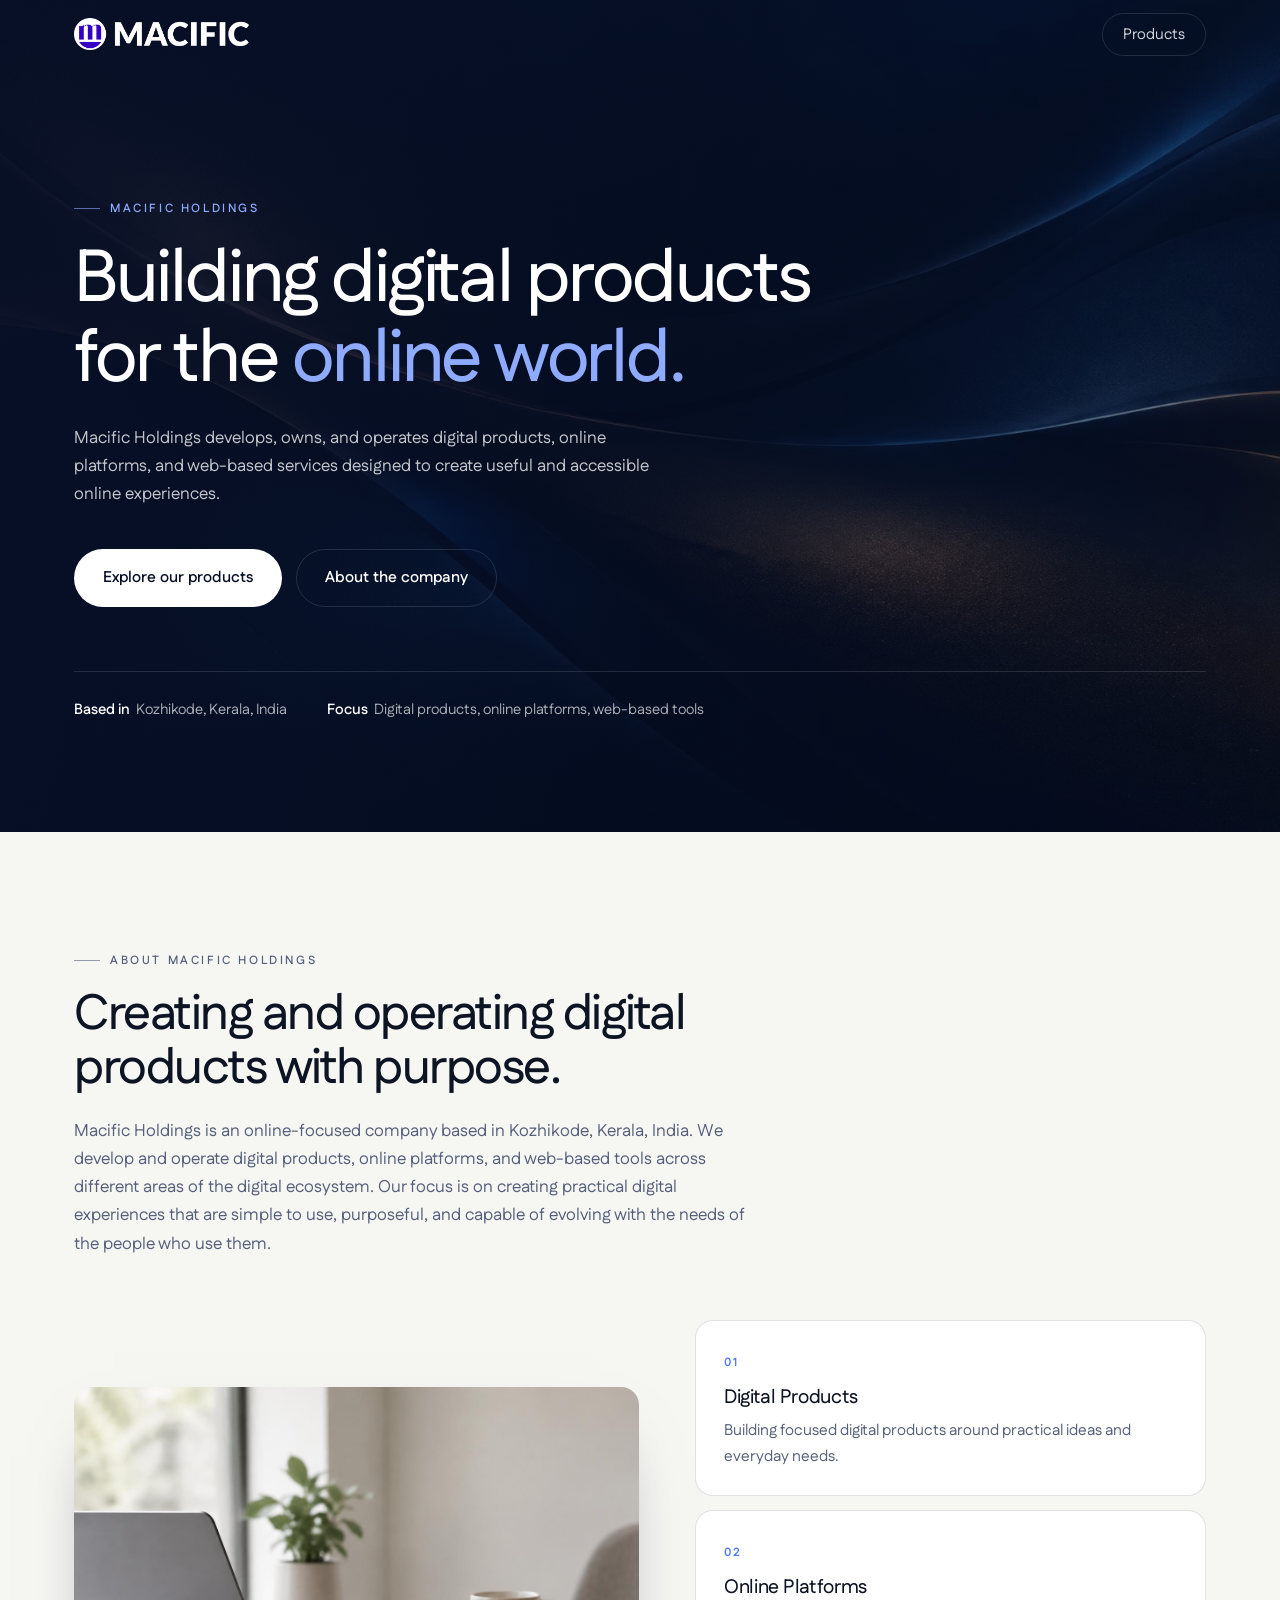
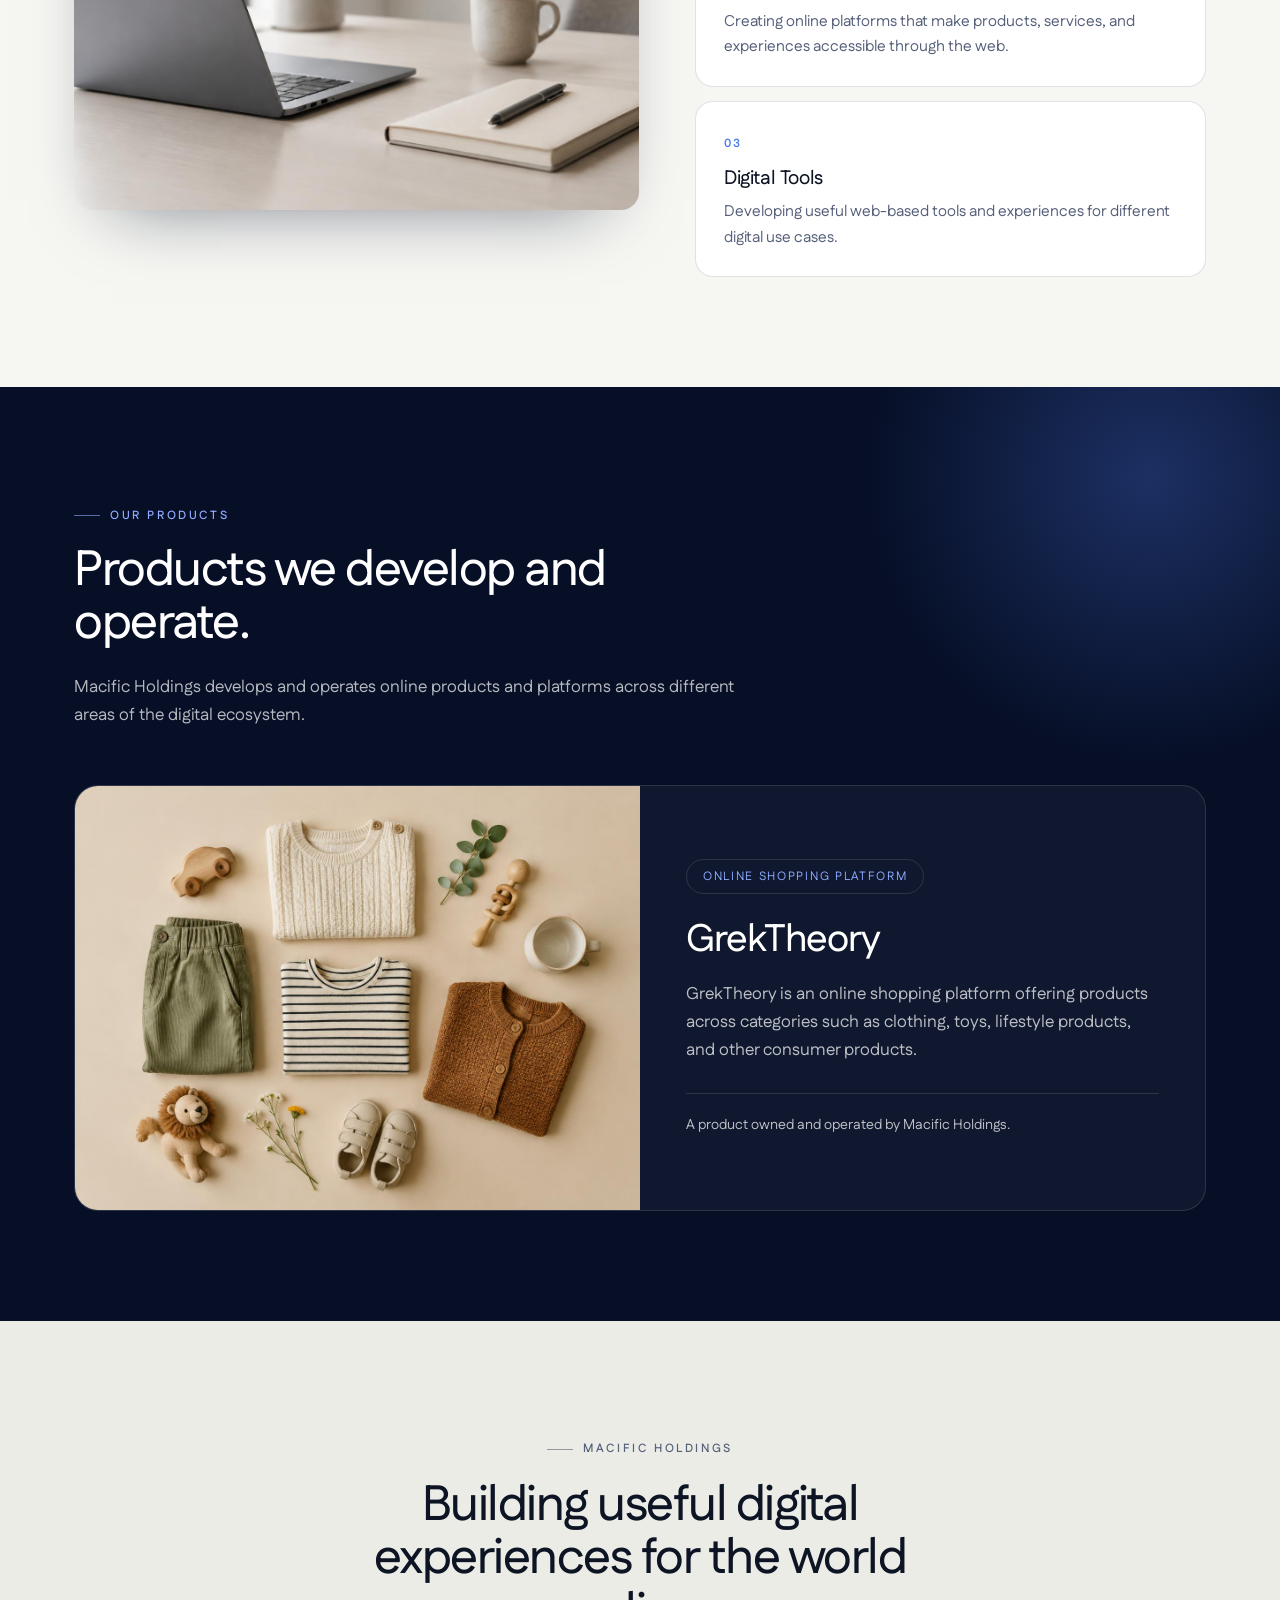
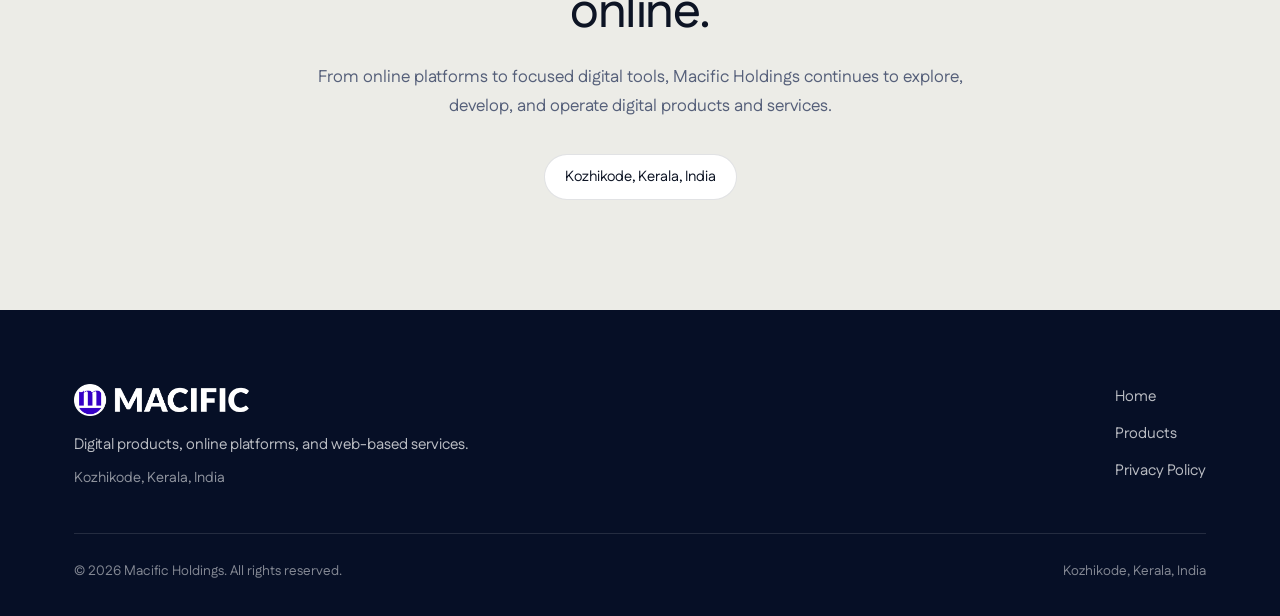
==== index.html @ 17d2bccf "initial commit" ====
<!doctype html>
<html lang="en">
  <head>
    <meta charset="utf-8" />
    <meta name="viewport" content="width=device-width, initial-scale=1" />
    <title>Macific Holdings | Digital Products &amp; Online Services in Kozhikode, Kerala</title>
    <meta
      name="description"
      content="Macific Holdings is a digital products and online services company based in Kozhikode, Kerala, developing and operating online platforms, digital tools, and products such as GrekTheory."
    />
    <meta name="robots" content="index, follow" />
    <meta name="googlebot" content="index, follow" />
    <link rel="canonical" href="https://macific.com/" />

    <!-- Open Graph -->
    <meta property="og:site_name" content="Macific Holdings" />
    <meta property="og:title" content="Macific Holdings | Digital Products & Online Services in Kozhikode, Kerala" />
    <meta
      property="og:description"
      content="Macific Holdings develops, owns, and operates digital products, online platforms, and web-based tools, including GrekTheory, from Kozhikode, Kerala, India."
    />
    <meta property="og:type" content="website" />
    <meta property="og:url" content="https://macific.com/" />
    <meta property="og:locale" content="en_IN" />
    <meta property="og:image" content="https://macific.com/images/about.jpg" />
    <meta property="og:image:alt" content="Macific Holdings — digital products and online services" />

    <!-- Twitter -->
    <meta name="twitter:card" content="summary_large_image" />
    <meta name="twitter:title" content="Macific Holdings | Digital Products & Online Services in Kozhikode, Kerala" />
    <meta
      name="twitter:description"
      content="Macific Holdings develops, owns, and operates digital products, online platforms, and web-based tools, including GrekTheory."
    />
    <meta name="twitter:image" content="https://macific.com/images/about.jpg" />

    <link rel="icon" type="image/png" href="/favicon-96x96.png" sizes="96x96" />
    <link rel="icon" type="image/svg+xml" href="/favicon.svg" />
    <link rel="shortcut icon" href="/favicon.ico" />
    <link rel="apple-touch-icon" sizes="180x180" href="/apple-touch-icon.png" />
    <meta name="apple-mobile-web-app-title" content="Macific Holdings" />
    <link rel="manifest" href="/site.webmanifest" />
    <link rel="preconnect" href="https://fonts.googleapis.com" />
    <link rel="preconnect" href="https://fonts.gstatic.com" crossorigin />
    <link
      href="https://fonts.googleapis.com/css2?family=Fustat:wght@300;400;500;600;700&display=swap"
      rel="stylesheet"
    />
    <link rel="stylesheet" href="/styles.css" />

    <script type="application/ld+json">
      {
        "@context": "https://schema.org",
        "@type": "Organization",
        "@id": "https://macific.com/#organization",
        "name": "Macific Holdings",
        "url": "https://macific.com/",
        "logo": "https://macific.com/images/macific-logo.png",
        "description": "Macific Holdings is an online service and digital products company that develops, owns, and operates online platforms, digital products, and web-based tools.",
        "address": {
          "@type": "PostalAddress",
          "addressLocality": "Kozhikode",
          "addressRegion": "Kerala",
          "addressCountry": "IN"
        },
        "brand": {
          "@type": "Brand",
          "name": "GrekTheory",
          "description": "GrekTheory is an online shopping platform offering clothing, toys, lifestyle products, and other consumer products.",
          "parentOrganization": {
            "@id": "https://macific.com/#organization"
          }
        }
      }
    </script>
    <script type="application/ld+json">
      {
        "@context": "https://schema.org",
        "@type": "WebSite",
        "name": "Macific Holdings",
        "url": "https://macific.com/",
        "publisher": {
          "@id": "https://macific.com/#organization"
        }
      }
    </script>
  </head>
  <body>
    <header class="site-header" data-header>
      <div class="wrap">
        <a class="brand brand--logo" href="/index.html">
          <img
            src="/images/macific-logo-white.png"
            alt="Macific Holdings"
            width="218"
            height="40"
          />
        </a>
        <nav aria-label="Primary">
          <a class="nav-link" href="#products">Products</a>
        </nav>
      </div>
    </header>

    <main>
      <!-- Section 1 — Hero -->
      <section class="hero">
        <div class="hero__bg" aria-hidden="true"></div>
        <div class="hero__veil" aria-hidden="true"></div>
        <div class="wrap">
          <span class="eyebrow eyebrow--light">Macific Holdings</span>
          <h1>Building digital products for the <em>online world.</em></h1>
          <p class="hero__lede">
            Macific Holdings develops, owns, and operates digital products, online platforms, and
            web-based services designed to create useful and accessible online experiences.
          </p>
          <div class="hero__actions">
            <a class="btn btn--primary" href="#products">Explore our products</a>
            <a class="btn btn--ghost" href="#about">About the company</a>
          </div>
          <div class="hero__meta">
            <span><strong>Based in</strong> &nbsp;Kozhikode, Kerala, India</span>
            <span><strong>Focus</strong> &nbsp;Digital products, online platforms, web-based tools</span>
          </div>
        </div>
      </section>

      <!-- Section 2 — About -->
      <section class="section" id="about">
        <div class="wrap">
          <div class="section__head reveal">
            <span class="eyebrow">About Macific Holdings</span>
            <h2>Creating and operating digital products with purpose.</h2>
            <p>
              Macific Holdings is an online-focused company based in Kozhikode, Kerala, India. We
              develop and operate digital products, online platforms, and web-based tools across
              different areas of the digital ecosystem. Our focus is on creating practical digital
              experiences that are simple to use, purposeful, and capable of evolving with the needs
              of the people who use them.
            </p>
          </div>

          <div class="about__grid">
            <div class="about__media reveal">
              <img
                src="/images/about.jpg"
                alt="A calm, minimal workspace with a laptop and notebook"
                width="1280"
                height="960"
                loading="lazy"
              />
            </div>
            <div class="pillars">
              <article class="pillar reveal">
                <span class="pillar__idx">01</span>
                <h3>Digital Products</h3>
                <p>Building focused digital products around practical ideas and everyday needs.</p>
              </article>
              <article class="pillar reveal">
                <span class="pillar__idx">02</span>
                <h3>Online Platforms</h3>
                <p>
                  Creating online platforms that make products, services, and experiences accessible
                  through the web.
                </p>
              </article>
              <article class="pillar reveal">
                <span class="pillar__idx">03</span>
                <h3>Digital Tools</h3>
                <p>Developing useful web-based tools and experiences for different digital use cases.</p>
              </article>
            </div>
          </div>
        </div>
      </section>

      <!-- Section 3 — Products -->
      <section class="section products" id="products">
        <div class="wrap">
          <div class="section__head reveal">
            <span class="eyebrow eyebrow--light">Our Products</span>
            <h2>Products we develop and operate.</h2>
            <p>
              Macific Holdings develops and operates online products and platforms across different
              areas of the digital ecosystem.
            </p>
          </div>

          <article class="product-card reveal">
            <div class="product-card__media">
              <img
                src="/images/grektheory.jpg"
                alt="Clothing, a toy and lifestyle products arranged on a neutral background"
                width="1280"
                height="960"
                loading="lazy"
              />
            </div>
            <div class="product-card__body">
              <span class="tag">Online Shopping Platform</span>
              <h3>GrekTheory</h3>
              <p>
                GrekTheory is an online shopping platform offering products across categories such as
                clothing, toys, lifestyle products, and other consumer products.
              </p>
              <p class="product-card__owner">A product owned and operated by Macific Holdings.</p>
            </div>
          </article>
        </div>
      </section>

      <!-- Section 4 — Closing -->
      <section class="section section--alt closing">
        <div class="wrap">
          <div class="inner reveal">
            <span class="eyebrow">Macific Holdings</span>
            <h2>Building useful digital experiences for the world online.</h2>
            <p>
              From online platforms to focused digital tools, Macific Holdings continues to explore,
              develop, and operate digital products and services.
            </p>
            <span class="closing__loc">Kozhikode, Kerala, India</span>
          </div>
        </div>
      </section>
    </main>

    <footer class="site-footer">
      <div class="wrap">
        <div class="footer__top">
          <div class="footer__brand">
            <a class="brand brand--logo" href="/index.html">
              <img
                src="/images/macific-logo-white.png"
                alt="Macific Holdings"
                width="218"
                height="40"
                loading="lazy"
              />
            </a>
            <p>Digital products, online platforms, and web-based services.</p>
            <address class="loc">Kozhikode, Kerala, India</address>
          </div>
          <nav class="footer__links" aria-label="Footer">
            <a href="/index.html">Home</a>
            <a href="/index.html#products">Products</a>
            <a href="/privacy-policy.html">Privacy Policy</a>
          </nav>
        </div>
        <div class="footer__bottom">
          <span>&copy; 2026 Macific Holdings. All rights reserved.</span>
          <span>Kozhikode, Kerala, India</span>
        </div>
      </div>
    </footer>

    <script src="/main.js" defer></script>
  </body>
</html>
---- styles.css ----
/* Macific Holdings — corporate site styles */

:root {
  --navy-900: #060f26;
  --navy-800: #0a1734;
  --navy-700: #112552;
  --navy-600: #1a3372;
  --blue-400: #4f7bef;
  --blue-300: #8fabff;
  --paper: #f6f6f3;
  --paper-2: #ecece7;
  --ink: #0d1424;
  --ink-muted: #56607a;
  --line: rgba(255, 255, 255, 0.12);
  --line-dark: rgba(13, 20, 36, 0.12);
  --radius: 18px;
  --maxw: 1180px;
  --ease: cubic-bezier(0.22, 1, 0.36, 1);
}

* { box-sizing: border-box; }

html { scroll-behavior: smooth; scroll-padding-top: 96px; }

body {
  margin: 0;
  font-family: "Fustat", ui-sans-serif, system-ui, -apple-system, "Segoe UI", sans-serif;
  background: var(--paper);
  color: var(--ink);
  font-size: 17px;
  line-height: 1.65;
  -webkit-font-smoothing: antialiased;
}

img { max-width: 100%; display: block; }

a { color: inherit; }

.wrap {
  width: 100%;
  max-width: var(--maxw);
  margin: 0 auto;
  padding: 0 24px;
}

h1, h2, h3 {
  font-weight: 500;
  letter-spacing: -0.03em;
  line-height: 1.08;
  margin: 0;
}

h1 { font-size: clamp(2.6rem, 6vw, 4.6rem); }
h2 { font-size: clamp(2rem, 4vw, 3.1rem); }
h3 { font-size: 1.22rem; letter-spacing: -0.015em; line-height: 1.3; }

p { margin: 0; }

.eyebrow {
  display: inline-flex;
  align-items: center;
  gap: 10px;
  font-size: 0.74rem;
  letter-spacing: 0.22em;
  text-transform: uppercase;
  color: var(--ink-muted);
  font-weight: 600;
}

.eyebrow::before {
  content: "";
  width: 26px;
  height: 1px;
  background: currentColor;
  opacity: 0.6;
}

.eyebrow--light { color: var(--blue-300); }

.muted { color: var(--ink-muted); }

/* ---------- Header ---------- */

.site-header {
  position: fixed;
  inset: 0 0 auto 0;
  z-index: 50;
  padding: 18px 0;
  transition: background 0.4s var(--ease), padding 0.4s var(--ease), border-color 0.4s var(--ease);
  border-bottom: 1px solid transparent;
}

.site-header.is-solid {
  background: rgba(6, 15, 38, 0.82);
  backdrop-filter: blur(14px);
  border-bottom-color: var(--line);
  padding: 12px 0;
}

.site-header .wrap {
  display: flex;
  align-items: center;
  justify-content: space-between;
  gap: 20px;
}

.brand {
  display: inline-flex;
  align-items: center;
  gap: 12px;
  color: #fff;
  text-decoration: none;
  font-weight: 600;
  letter-spacing: -0.02em;
  font-size: 1.05rem;
}

.brand--logo img { display: block; height: 26px; width: auto; transition: filter 0.3s var(--ease); }
.site-header--inverse .brand--logo img { filter: invert(1); }

.brand .mark {
  width: 30px;
  height: 30px;
  border-radius: 9px;
  background: linear-gradient(135deg, var(--blue-400), #9fb6ff);
  display: grid;
  place-items: center;
  color: var(--navy-900);
  font-size: 0.85rem;
  font-weight: 700;
}

.nav-link {
  color: rgba(255, 255, 255, 0.82);
  text-decoration: none;
  font-size: 0.95rem;
  padding: 10px 20px;
  border: 1px solid var(--line);
  border-radius: 999px;
  transition: background 0.3s var(--ease), color 0.3s var(--ease), border-color 0.3s var(--ease);
}

.nav-link:hover,
.nav-link:focus-visible { background: #fff; color: var(--navy-900); border-color: #fff; }

/* dark header variant on light pages */
.site-header--inverse .brand { color: var(--ink); }
.site-header--inverse .nav-link { color: var(--ink); border-color: var(--line-dark); }
.site-header--inverse .nav-link:hover { background: var(--navy-800); color: #fff; border-color: var(--navy-800); }
.site-header--inverse.is-solid { background: rgba(246, 246, 243, 0.9); border-bottom-color: var(--line-dark); }
.site-header--inverse.is-solid .brand { color: var(--ink); }

/* ---------- Hero ---------- */

.hero {
  position: relative;
  background: var(--navy-900);
  color: #fff;
  overflow: hidden;
  padding: 190px 0 110px;
}

.hero__bg {
  position: absolute;
  inset: 0;
  background-image: url("/images/hero-bg.jpg");
  background-size: cover;
  background-position: center;
  opacity: 0.85;
  transform: scale(1.05);
}

.hero__veil {
  position: absolute;
  inset: 0;
  background: linear-gradient(105deg, rgba(6, 15, 38, 0.96) 12%, rgba(6, 15, 38, 0.7) 52%, rgba(6, 15, 38, 0.45) 100%);
}

.hero .wrap { position: relative; }

.hero h1 { margin: 22px 0 0; max-width: 16ch; }

.hero h1 em {
  font-style: normal;
  color: var(--blue-300);
}

.hero__lede {
  margin-top: 26px;
  max-width: 54ch;
  color: rgba(255, 255, 255, 0.76);
  font-size: 1.06rem;
}

.hero__actions {
  margin-top: 40px;
  display: flex;
  flex-wrap: wrap;
  align-items: center;
  gap: 14px;
}

.btn {
  display: inline-flex;
  align-items: center;
  gap: 10px;
  border-radius: 999px;
  padding: 15px 28px;
  font-size: 0.97rem;
  font-weight: 600;
  text-decoration: none;
  border: 1px solid transparent;
  transition: transform 0.3s var(--ease), background 0.3s var(--ease), color 0.3s var(--ease), border-color 0.3s var(--ease);
}

.btn:hover { transform: translateY(-2px); }

.btn--primary { background: #fff; color: var(--navy-900); }
.btn--primary:hover { background: var(--blue-300); }

.btn--ghost { border-color: var(--line); color: #fff; }
.btn--ghost:hover { border-color: #fff; background: rgba(255, 255, 255, 0.08); }

.btn--dark { background: var(--navy-800); color: #fff; }
.btn--dark:hover { background: var(--navy-700); }

.hero__meta {
  margin-top: 64px;
  padding-top: 26px;
  border-top: 1px solid var(--line);
  display: flex;
  flex-wrap: wrap;
  gap: 12px 40px;
  color: rgba(255, 255, 255, 0.66);
  font-size: 0.92rem;
}

.hero__meta strong { color: #fff; font-weight: 600; }

/* ---------- Sections ---------- */

.section { padding: 110px 0; }
.section--tight { padding: 88px 0; }
.section--alt { background: var(--paper-2); }

.section__head { max-width: 62ch; }
.section__head h2 { margin-top: 18px; max-width: 20ch; }
.section__head p { margin-top: 22px; color: var(--ink-muted); }

.about__grid {
  margin-top: 62px;
  display: grid;
  grid-template-columns: 1.05fr 0.95fr;
  gap: 56px;
  align-items: center;
}

.about__media {
  border-radius: var(--radius);
  overflow: hidden;
  box-shadow: 0 30px 70px -40px rgba(6, 15, 38, 0.6);
}

.about__media img { width: 100%; height: 100%; object-fit: cover; }

.pillars { display: grid; gap: 14px; }

.pillar {
  background: #fff;
  border: 1px solid var(--line-dark);
  border-radius: var(--radius);
  padding: 26px 28px;
  transition: transform 0.35s var(--ease), box-shadow 0.35s var(--ease), border-color 0.35s var(--ease);
}

.pillar:hover {
  transform: translateY(-3px);
  border-color: rgba(79, 123, 239, 0.45);
  box-shadow: 0 24px 50px -34px rgba(6, 15, 38, 0.55);
}

.pillar__idx {
  font-size: 0.74rem;
  letter-spacing: 0.18em;
  color: var(--blue-400);
  font-weight: 700;
}

.pillar h3 { margin: 10px 0 8px; }
.pillar p { color: var(--ink-muted); font-size: 0.97rem; }

/* ---------- Products ---------- */

.products {
  background: var(--navy-900);
  color: #fff;
  position: relative;
  overflow: hidden;
}

.products::after {
  content: "";
  position: absolute;
  width: 620px;
  height: 620px;
  right: -180px;
  top: -220px;
  background: radial-gradient(circle, rgba(79, 123, 239, 0.3), transparent 65%);
  pointer-events: none;
}

.products .section__head h2 { color: #fff; }
.products .section__head p { color: rgba(255, 255, 255, 0.7); }
.products .wrap { position: relative; }

.product-card {
  margin-top: 56px;
  display: grid;
  grid-template-columns: 1fr 1fr;
  gap: 0;
  border: 1px solid var(--line);
  border-radius: 24px;
  overflow: hidden;
  background: rgba(255, 255, 255, 0.04);
}

.product-card__media { min-height: 380px; }
.product-card__media img { width: 100%; height: 100%; object-fit: cover; }

.product-card__body {
  padding: 48px 46px;
  display: flex;
  flex-direction: column;
  justify-content: center;
}

.tag {
  align-self: flex-start;
  border: 1px solid var(--line);
  border-radius: 999px;
  padding: 7px 16px;
  font-size: 0.75rem;
  letter-spacing: 0.14em;
  text-transform: uppercase;
  color: var(--blue-300);
}

.product-card__body h3 {
  font-size: clamp(1.8rem, 3vw, 2.4rem);
  margin: 22px 0 14px;
  letter-spacing: -0.03em;
}

.product-card__body p { color: rgba(255, 255, 255, 0.72); }

.product-card__owner {
  margin-top: 28px;
  padding-top: 20px;
  border-top: 1px solid var(--line);
  font-size: 0.88rem;
  color: rgba(255, 255, 255, 0.6);
}

/* ---------- Closing ---------- */

.closing { text-align: center; }
.closing .inner { max-width: 60ch; margin: 0 auto; }
.closing h2 { margin: 20px auto 0; }
.closing p { margin-top: 24px; color: var(--ink-muted); }

.closing__loc {
  margin-top: 34px;
  display: inline-flex;
  gap: 10px;
  align-items: center;
  font-size: 0.92rem;
  color: var(--ink);
  border: 1px solid var(--line-dark);
  border-radius: 999px;
  padding: 10px 20px;
  background: #fff;
}

/* ---------- Footer ---------- */

.site-footer {
  background: var(--navy-900);
  color: rgba(255, 255, 255, 0.72);
  padding: 74px 0 34px;
}

.footer__top {
  display: flex;
  flex-wrap: wrap;
  gap: 40px;
  justify-content: space-between;
  padding-bottom: 42px;
  border-bottom: 1px solid var(--line);
}

.footer__brand { max-width: 36ch; }
.footer__brand .brand { margin-bottom: 16px; }
.brand--logo img { display: block; height: 32px; width: auto; }
.footer__brand p { font-size: 0.95rem; }
.footer__brand .loc { margin-top: 10px; color: rgba(255, 255, 255, 0.55); font-size: 0.9rem; font-style: normal; }

.footer__links { display: grid; gap: 12px; align-content: start; }
.footer__links a { text-decoration: none; font-size: 0.95rem; transition: color 0.25s var(--ease); }
.footer__links a:hover { color: #fff; }

.footer__bottom {
  padding-top: 26px;
  display: flex;
  flex-wrap: wrap;
  gap: 12px;
  justify-content: space-between;
  font-size: 0.85rem;
  color: rgba(255, 255, 255, 0.5);
}

/* ---------- Legal page ---------- */

.legal-hero {
  background: var(--paper);
  padding: 170px 0 50px;
  border-bottom: 1px solid var(--line-dark);
}

.legal-hero h1 { font-size: clamp(2.2rem, 5vw, 3.6rem); margin-top: 18px; }
.legal-hero .updated { margin-top: 20px; font-size: 0.92rem; color: var(--ink-muted); }
.legal-hero .intro { margin-top: 18px; max-width: 70ch; color: var(--ink-muted); }

.legal-body { padding: 70px 0 110px; }
.legal-body .wrap { max-width: 860px; }

.legal-body section + section { margin-top: 44px; }
.legal-body h2 { font-size: 1.35rem; letter-spacing: -0.015em; }
.legal-body p { margin-top: 14px; color: var(--ink-muted); font-size: 1rem; }
.legal-body ul { margin: 14px 0 0; padding-left: 20px; color: var(--ink-muted); }
.legal-body li { margin-bottom: 8px; }

.legal-contact {
  display: block;
  margin-top: 18px;
  border: 1px solid var(--line-dark);
  border-radius: var(--radius);
  padding: 24px 26px;
  background: #fff;
  font-style: normal;
}

.legal-contact strong { display: block; color: var(--ink); }

.back-home { margin-top: 56px; }

/* ---------- Reveal animation ---------- */

.reveal {
  opacity: 0;
  transform: translateY(26px);
  transition: opacity 0.8s var(--ease), transform 0.8s var(--ease);
}

.reveal.is-visible { opacity: 1; transform: none; }

@media (prefers-reduced-motion: reduce) {
  html { scroll-behavior: auto; }
  .reveal { opacity: 1; transform: none; transition: none; }
  .btn:hover, .pillar:hover { transform: none; }
}

/* ---------- Responsive ---------- */

@media (max-width: 900px) {
  .about__grid { grid-template-columns: 1fr; gap: 34px; }
  .product-card { grid-template-columns: 1fr; }
  .product-card__media { min-height: 260px; }
  .product-card__body { padding: 34px 26px; }
  .hero { padding: 150px 0 80px; }
  .section { padding: 80px 0; }
}

@media (max-width: 560px) {
  body { font-size: 16px; }
  .hero__actions .btn { width: 100%; justify-content: center; }
  .footer__top { flex-direction: column; }
}
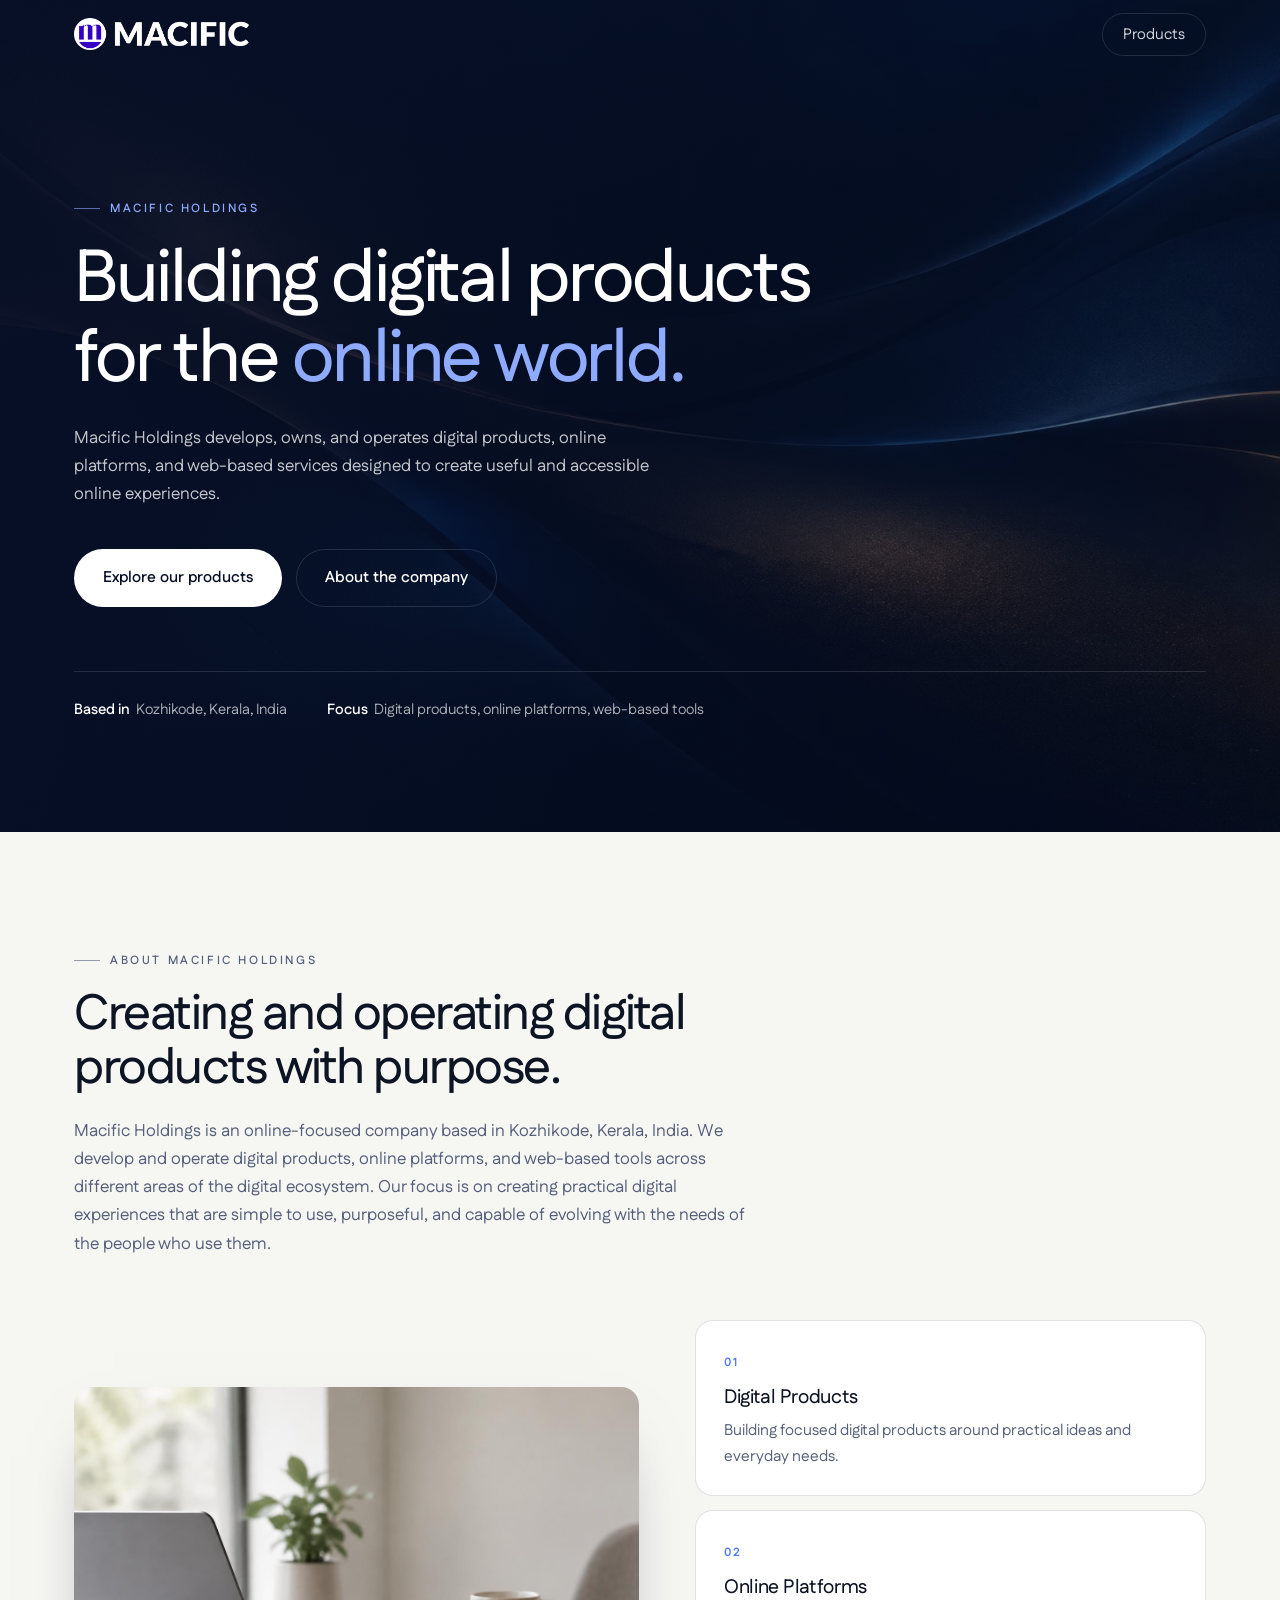
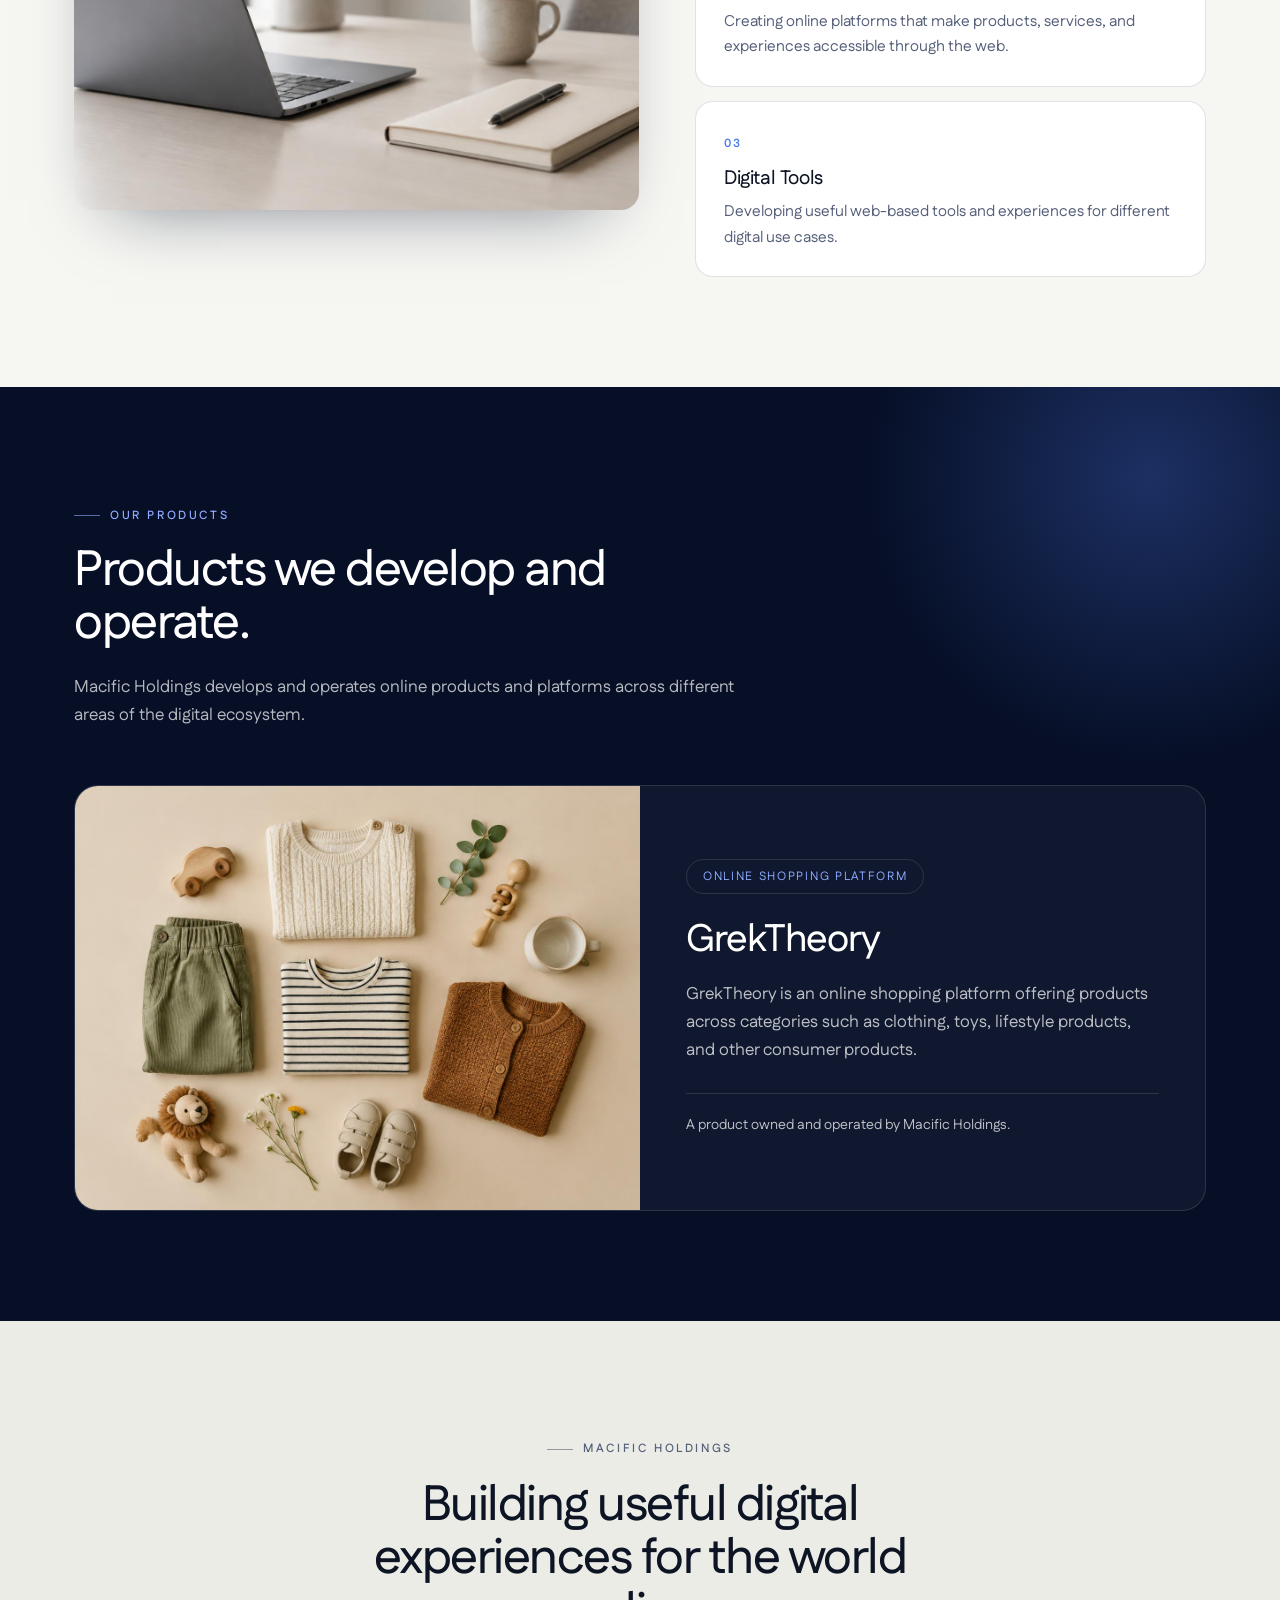
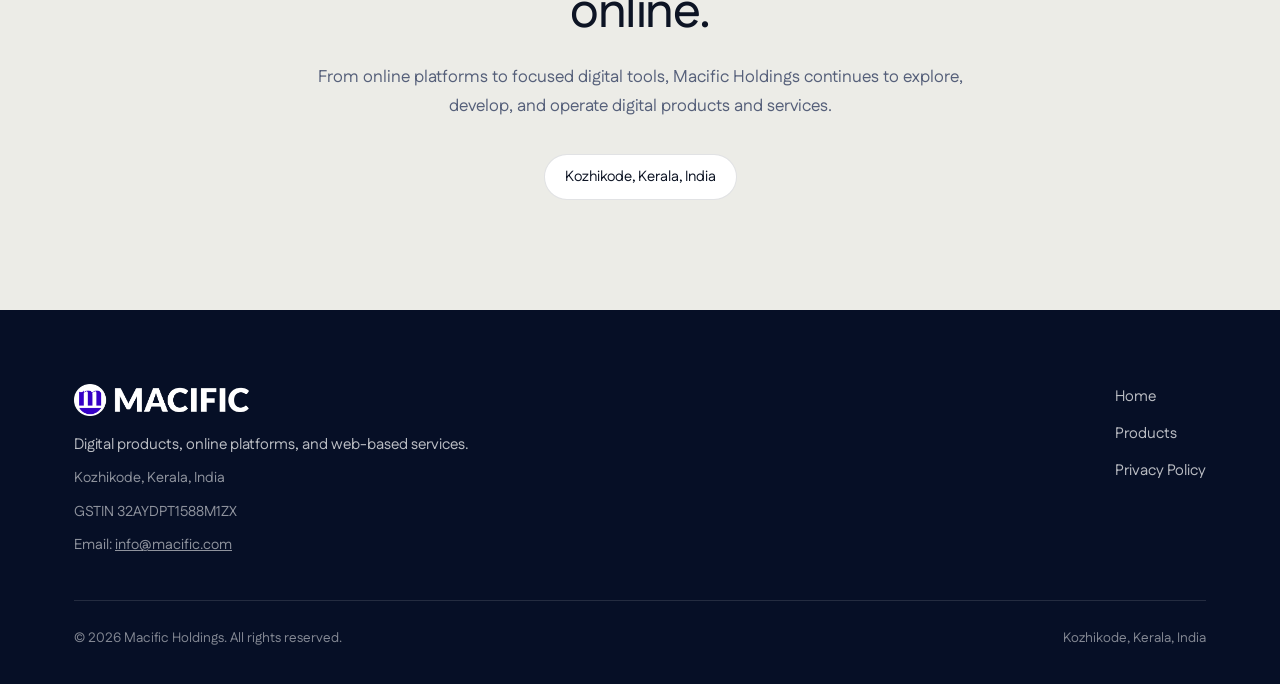
==== commit bdcd7585: "added google analytics, updated privacy policy page" ====
--- a/index.html
+++ b/index.html
@@ -1,54 +1,56 @@
 <!doctype html>
 <html lang="en">
-  <head>
-    <meta charset="utf-8" />
-    <meta name="viewport" content="width=device-width, initial-scale=1" />
-    <title>Macific Holdings | Digital Products &amp; Online Services in Kozhikode, Kerala</title>
-    <meta
-      name="description"
-      content="Macific Holdings is a digital products and online services company based in Kozhikode, Kerala, developing and operating online platforms, digital tools, and products such as GrekTheory."
-    />
-    <meta name="robots" content="index, follow" />
-    <meta name="googlebot" content="index, follow" />
-    <link rel="canonical" href="https://macific.com/" />
-
-    <!-- Open Graph -->
-    <meta property="og:site_name" content="Macific Holdings" />
-    <meta property="og:title" content="Macific Holdings | Digital Products & Online Services in Kozhikode, Kerala" />
-    <meta
-      property="og:description"
-      content="Macific Holdings develops, owns, and operates digital products, online platforms, and web-based tools, including GrekTheory, from Kozhikode, Kerala, India."
-    />
-    <meta property="og:type" content="website" />
-    <meta property="og:url" content="https://macific.com/" />
-    <meta property="og:locale" content="en_IN" />
-    <meta property="og:image" content="https://macific.com/images/about.jpg" />
-    <meta property="og:image:alt" content="Macific Holdings — digital products and online services" />
-
-    <!-- Twitter -->
-    <meta name="twitter:card" content="summary_large_image" />
-    <meta name="twitter:title" content="Macific Holdings | Digital Products & Online Services in Kozhikode, Kerala" />
-    <meta
-      name="twitter:description"
-      content="Macific Holdings develops, owns, and operates digital products, online platforms, and web-based tools, including GrekTheory."
-    />
-    <meta name="twitter:image" content="https://macific.com/images/about.jpg" />
-
-    <link rel="icon" type="image/png" href="/favicon-96x96.png" sizes="96x96" />
-    <link rel="icon" type="image/svg+xml" href="/favicon.svg" />
-    <link rel="shortcut icon" href="/favicon.ico" />
-    <link rel="apple-touch-icon" sizes="180x180" href="/apple-touch-icon.png" />
-    <meta name="apple-mobile-web-app-title" content="Macific Holdings" />
-    <link rel="manifest" href="/site.webmanifest" />
-    <link rel="preconnect" href="https://fonts.googleapis.com" />
-    <link rel="preconnect" href="https://fonts.gstatic.com" crossorigin />
-    <link
-      href="https://fonts.googleapis.com/css2?family=Fustat:wght@300;400;500;600;700&display=swap"
-      rel="stylesheet"
-    />
-    <link rel="stylesheet" href="/styles.css" />
-
-    <script type="application/ld+json">
+
+<head>
+  <!-- Google tag (gtag.js) -->
+  <script async src="https://www.googletagmanager.com/gtag/js?id=G-NNDJZKBCLQ"></script>
+  <script>
+    window.dataLayer = window.dataLayer || [];
+    function gtag() { dataLayer.push(arguments); }
+    gtag('js', new Date());
+
+    gtag('config', 'G-NNDJZKBCLQ');
+  </script>
+  <meta charset="utf-8" />
+  <meta name="viewport" content="width=device-width, initial-scale=1" />
+  <meta name="facebook-domain-verification" content="76t2jqj9ivnt1dyz52uxk2xew7qopx" />
+  <title>Macific Holdings | Digital Products &amp; Online Services in Kozhikode, Kerala</title>
+  <meta name="description"
+    content="Macific Holdings is a digital products and online services company based in Kozhikode, Kerala, developing and operating online platforms, digital tools, and products such as GrekTheory." />
+  <meta name="robots" content="index, follow" />
+  <meta name="googlebot" content="index, follow" />
+  <link rel="canonical" href="https://macific.com/" />
+
+  <!-- Open Graph -->
+  <meta property="og:site_name" content="Macific Holdings" />
+  <meta property="og:title" content="Macific Holdings | Digital Products & Online Services in Kozhikode, Kerala" />
+  <meta property="og:description"
+    content="Macific Holdings develops, owns, and operates digital products, online platforms, and web-based tools, including GrekTheory, from Kozhikode, Kerala, India." />
+  <meta property="og:type" content="website" />
+  <meta property="og:url" content="https://macific.com/" />
+  <meta property="og:locale" content="en_IN" />
+  <meta property="og:image" content="https://macific.com/images/about.jpg" />
+  <meta property="og:image:alt" content="Macific Holdings — digital products and online services" />
+
+  <!-- Twitter -->
+  <meta name="twitter:card" content="summary_large_image" />
+  <meta name="twitter:title" content="Macific Holdings | Digital Products & Online Services in Kozhikode, Kerala" />
+  <meta name="twitter:description"
+    content="Macific Holdings develops, owns, and operates digital products, online platforms, and web-based tools, including GrekTheory." />
+  <meta name="twitter:image" content="https://macific.com/images/about.jpg" />
+
+  <link rel="icon" type="image/png" href="/favicon-96x96.png" sizes="96x96" />
+  <link rel="icon" type="image/svg+xml" href="/favicon.svg" />
+  <link rel="shortcut icon" href="/favicon.ico" />
+  <link rel="apple-touch-icon" sizes="180x180" href="/apple-touch-icon.png" />
+  <meta name="apple-mobile-web-app-title" content="Macific Holdings" />
+  <link rel="manifest" href="/site.webmanifest" />
+  <link rel="preconnect" href="https://fonts.googleapis.com" />
+  <link rel="preconnect" href="https://fonts.gstatic.com" crossorigin />
+  <link href="https://fonts.googleapis.com/css2?family=Fustat:wght@300;400;500;600;700&display=swap" rel="stylesheet" />
+  <link rel="stylesheet" href="/styles.css" />
+
+  <script type="application/ld+json">
       {
         "@context": "https://schema.org",
         "@type": "Organization",
@@ -73,7 +75,7 @@
         }
       }
     </script>
-    <script type="application/ld+json">
+  <script type="application/ld+json">
       {
         "@context": "https://schema.org",
         "@type": "WebSite",
@@ -84,176 +86,160 @@
         }
       }
     </script>
-  </head>
-  <body>
-    <header class="site-header" data-header>
-      <div class="wrap">
-        <a class="brand brand--logo" href="/index.html">
-          <img
-            src="/images/macific-logo-white.png"
-            alt="Macific Holdings"
-            width="218"
-            height="40"
-          />
-        </a>
-        <nav aria-label="Primary">
-          <a class="nav-link" href="#products">Products</a>
+</head>
+
+<body>
+  <header class="site-header" data-header>
+    <div class="wrap">
+      <a class="brand brand--logo" href="/index.html">
+        <img src="/images/macific-logo-white.png" alt="Macific Holdings" width="218" height="40" />
+      </a>
+      <nav aria-label="Primary">
+        <a class="nav-link" href="#products">Products</a>
+      </nav>
+    </div>
+  </header>
+
+  <main>
+    <!-- Section 1 — Hero -->
+    <section class="hero">
+      <div class="hero__bg" aria-hidden="true"></div>
+      <div class="hero__veil" aria-hidden="true"></div>
+      <div class="wrap">
+        <span class="eyebrow eyebrow--light">Macific Holdings</span>
+        <h1>Building digital products for the <em>online world.</em></h1>
+        <p class="hero__lede">
+          Macific Holdings develops, owns, and operates digital products, online platforms, and
+          web-based services designed to create useful and accessible online experiences.
+        </p>
+        <div class="hero__actions">
+          <a class="btn btn--primary" href="#products">Explore our products</a>
+          <a class="btn btn--ghost" href="#about">About the company</a>
+        </div>
+        <div class="hero__meta">
+          <span><strong>Based in</strong> &nbsp;Kozhikode, Kerala, India</span>
+          <span><strong>Focus</strong> &nbsp;Digital products, online platforms, web-based tools</span>
+        </div>
+      </div>
+    </section>
+
+    <!-- Section 2 — About -->
+    <section class="section" id="about">
+      <div class="wrap">
+        <div class="section__head reveal">
+          <span class="eyebrow">About Macific Holdings</span>
+          <h2>Creating and operating digital products with purpose.</h2>
+          <p>
+            Macific Holdings is an online-focused company based in Kozhikode, Kerala, India. We
+            develop and operate digital products, online platforms, and web-based tools across
+            different areas of the digital ecosystem. Our focus is on creating practical digital
+            experiences that are simple to use, purposeful, and capable of evolving with the needs
+            of the people who use them.
+          </p>
+        </div>
+
+        <div class="about__grid">
+          <div class="about__media reveal">
+            <img src="/images/about.jpg" alt="A calm, minimal workspace with a laptop and notebook" width="1280"
+              height="960" loading="lazy" />
+          </div>
+          <div class="pillars">
+            <article class="pillar reveal">
+              <span class="pillar__idx">01</span>
+              <h3>Digital Products</h3>
+              <p>Building focused digital products around practical ideas and everyday needs.</p>
+            </article>
+            <article class="pillar reveal">
+              <span class="pillar__idx">02</span>
+              <h3>Online Platforms</h3>
+              <p>
+                Creating online platforms that make products, services, and experiences accessible
+                through the web.
+              </p>
+            </article>
+            <article class="pillar reveal">
+              <span class="pillar__idx">03</span>
+              <h3>Digital Tools</h3>
+              <p>Developing useful web-based tools and experiences for different digital use cases.</p>
+            </article>
+          </div>
+        </div>
+      </div>
+    </section>
+
+    <!-- Section 3 — Products -->
+    <section class="section products" id="products">
+      <div class="wrap">
+        <div class="section__head reveal">
+          <span class="eyebrow eyebrow--light">Our Products</span>
+          <h2>Products we develop and operate.</h2>
+          <p>
+            Macific Holdings develops and operates online products and platforms across different
+            areas of the digital ecosystem.
+          </p>
+        </div>
+
+        <article class="product-card reveal">
+          <div class="product-card__media">
+            <img src="/images/grektheory.jpg"
+              alt="Clothing, a toy and lifestyle products arranged on a neutral background" width="1280" height="960"
+              loading="lazy" />
+          </div>
+          <div class="product-card__body">
+            <span class="tag">Online Shopping Platform</span>
+            <h3>GrekTheory</h3>
+            <p>
+              GrekTheory is an online shopping platform offering products across categories such as
+              clothing, toys, lifestyle products, and other consumer products.
+            </p>
+            <p class="product-card__owner">A product owned and operated by Macific Holdings.</p>
+          </div>
+        </article>
+      </div>
+    </section>
+
+    <!-- Section 4 — Closing -->
+    <section class="section section--alt closing">
+      <div class="wrap">
+        <div class="inner reveal">
+          <span class="eyebrow">Macific Holdings</span>
+          <h2>Building useful digital experiences for the world online.</h2>
+          <p>
+            From online platforms to focused digital tools, Macific Holdings continues to explore,
+            develop, and operate digital products and services.
+          </p>
+          <span class="closing__loc">Kozhikode, Kerala, India</span>
+        </div>
+      </div>
+    </section>
+  </main>
+
+  <footer class="site-footer">
+    <div class="wrap">
+      <div class="footer__top">
+        <div class="footer__brand">
+          <a class="brand brand--logo" href="/index.html">
+            <img src="/images/macific-logo-white.png" alt="Macific Holdings" width="218" height="40" loading="lazy" />
+          </a>
+          <p>Digital products, online platforms, and web-based services.</p>
+          <address class="loc">Kozhikode, Kerala, India</address>
+          <p class="loc">GSTIN 32AYDPT1588M1ZX</p>
+          <p class="loc">Email: <a href="mailto:info@macific.com">info@macific.com</a></p>
+        </div>
+        <nav class="footer__links" aria-label="Footer">
+          <a href="/index.html">Home</a>
+          <a href="/index.html#products">Products</a>
+          <a href="/privacy-policy.html">Privacy Policy</a>
         </nav>
       </div>
-    </header>
-
-    <main>
-      <!-- Section 1 — Hero -->
-      <section class="hero">
-        <div class="hero__bg" aria-hidden="true"></div>
-        <div class="hero__veil" aria-hidden="true"></div>
-        <div class="wrap">
-          <span class="eyebrow eyebrow--light">Macific Holdings</span>
-          <h1>Building digital products for the <em>online world.</em></h1>
-          <p class="hero__lede">
-            Macific Holdings develops, owns, and operates digital products, online platforms, and
-            web-based services designed to create useful and accessible online experiences.
-          </p>
-          <div class="hero__actions">
-            <a class="btn btn--primary" href="#products">Explore our products</a>
-            <a class="btn btn--ghost" href="#about">About the company</a>
-          </div>
-          <div class="hero__meta">
-            <span><strong>Based in</strong> &nbsp;Kozhikode, Kerala, India</span>
-            <span><strong>Focus</strong> &nbsp;Digital products, online platforms, web-based tools</span>
-          </div>
-        </div>
-      </section>
-
-      <!-- Section 2 — About -->
-      <section class="section" id="about">
-        <div class="wrap">
-          <div class="section__head reveal">
-            <span class="eyebrow">About Macific Holdings</span>
-            <h2>Creating and operating digital products with purpose.</h2>
-            <p>
-              Macific Holdings is an online-focused company based in Kozhikode, Kerala, India. We
-              develop and operate digital products, online platforms, and web-based tools across
-              different areas of the digital ecosystem. Our focus is on creating practical digital
-              experiences that are simple to use, purposeful, and capable of evolving with the needs
-              of the people who use them.
-            </p>
-          </div>
-
-          <div class="about__grid">
-            <div class="about__media reveal">
-              <img
-                src="/images/about.jpg"
-                alt="A calm, minimal workspace with a laptop and notebook"
-                width="1280"
-                height="960"
-                loading="lazy"
-              />
-            </div>
-            <div class="pillars">
-              <article class="pillar reveal">
-                <span class="pillar__idx">01</span>
-                <h3>Digital Products</h3>
-                <p>Building focused digital products around practical ideas and everyday needs.</p>
-              </article>
-              <article class="pillar reveal">
-                <span class="pillar__idx">02</span>
-                <h3>Online Platforms</h3>
-                <p>
-                  Creating online platforms that make products, services, and experiences accessible
-                  through the web.
-                </p>
-              </article>
-              <article class="pillar reveal">
-                <span class="pillar__idx">03</span>
-                <h3>Digital Tools</h3>
-                <p>Developing useful web-based tools and experiences for different digital use cases.</p>
-              </article>
-            </div>
-          </div>
-        </div>
-      </section>
-
-      <!-- Section 3 — Products -->
-      <section class="section products" id="products">
-        <div class="wrap">
-          <div class="section__head reveal">
-            <span class="eyebrow eyebrow--light">Our Products</span>
-            <h2>Products we develop and operate.</h2>
-            <p>
-              Macific Holdings develops and operates online products and platforms across different
-              areas of the digital ecosystem.
-            </p>
-          </div>
-
-          <article class="product-card reveal">
-            <div class="product-card__media">
-              <img
-                src="/images/grektheory.jpg"
-                alt="Clothing, a toy and lifestyle products arranged on a neutral background"
-                width="1280"
-                height="960"
-                loading="lazy"
-              />
-            </div>
-            <div class="product-card__body">
-              <span class="tag">Online Shopping Platform</span>
-              <h3>GrekTheory</h3>
-              <p>
-                GrekTheory is an online shopping platform offering products across categories such as
-                clothing, toys, lifestyle products, and other consumer products.
-              </p>
-              <p class="product-card__owner">A product owned and operated by Macific Holdings.</p>
-            </div>
-          </article>
-        </div>
-      </section>
-
-      <!-- Section 4 — Closing -->
-      <section class="section section--alt closing">
-        <div class="wrap">
-          <div class="inner reveal">
-            <span class="eyebrow">Macific Holdings</span>
-            <h2>Building useful digital experiences for the world online.</h2>
-            <p>
-              From online platforms to focused digital tools, Macific Holdings continues to explore,
-              develop, and operate digital products and services.
-            </p>
-            <span class="closing__loc">Kozhikode, Kerala, India</span>
-          </div>
-        </div>
-      </section>
-    </main>
-
-    <footer class="site-footer">
-      <div class="wrap">
-        <div class="footer__top">
-          <div class="footer__brand">
-            <a class="brand brand--logo" href="/index.html">
-              <img
-                src="/images/macific-logo-white.png"
-                alt="Macific Holdings"
-                width="218"
-                height="40"
-                loading="lazy"
-              />
-            </a>
-            <p>Digital products, online platforms, and web-based services.</p>
-            <address class="loc">Kozhikode, Kerala, India</address>
-          </div>
-          <nav class="footer__links" aria-label="Footer">
-            <a href="/index.html">Home</a>
-            <a href="/index.html#products">Products</a>
-            <a href="/privacy-policy.html">Privacy Policy</a>
-          </nav>
-        </div>
-        <div class="footer__bottom">
-          <span>&copy; 2026 Macific Holdings. All rights reserved.</span>
-          <span>Kozhikode, Kerala, India</span>
-        </div>
-      </div>
-    </footer>
-
-    <script src="/main.js" defer></script>
-  </body>
-</html>
+      <div class="footer__bottom">
+        <span>&copy; 2026 Macific Holdings. All rights reserved.</span>
+        <span>Kozhikode, Kerala, India</span>
+      </div>
+    </div>
+  </footer>
+
+  <script src="/main.js" defer></script>
+</body>
+
+</html>
--- a/styles.css
+++ b/styles.css
@@ -451,6 +451,29 @@
 
 .legal-contact strong { display: block; color: var(--ink); }
 
+.legal-body p a,
+.legal-body li a,
+.legal-contact a {
+  color: var(--navy-700);
+  text-decoration: underline;
+  text-underline-offset: 3px;
+  transition: color 0.2s var(--ease);
+}
+
+.legal-body p a:hover,
+.legal-body p a:focus-visible,
+.legal-body li a:hover,
+.legal-body li a:focus-visible,
+.legal-contact a:hover,
+.legal-contact a:focus-visible {
+  color: var(--blue-400);
+}
+
+.legal-contact__email {
+  margin-top: 12px;
+  color: var(--ink);
+}
+
 .back-home { margin-top: 56px; }
 
 /* ---------- Reveal animation ---------- */
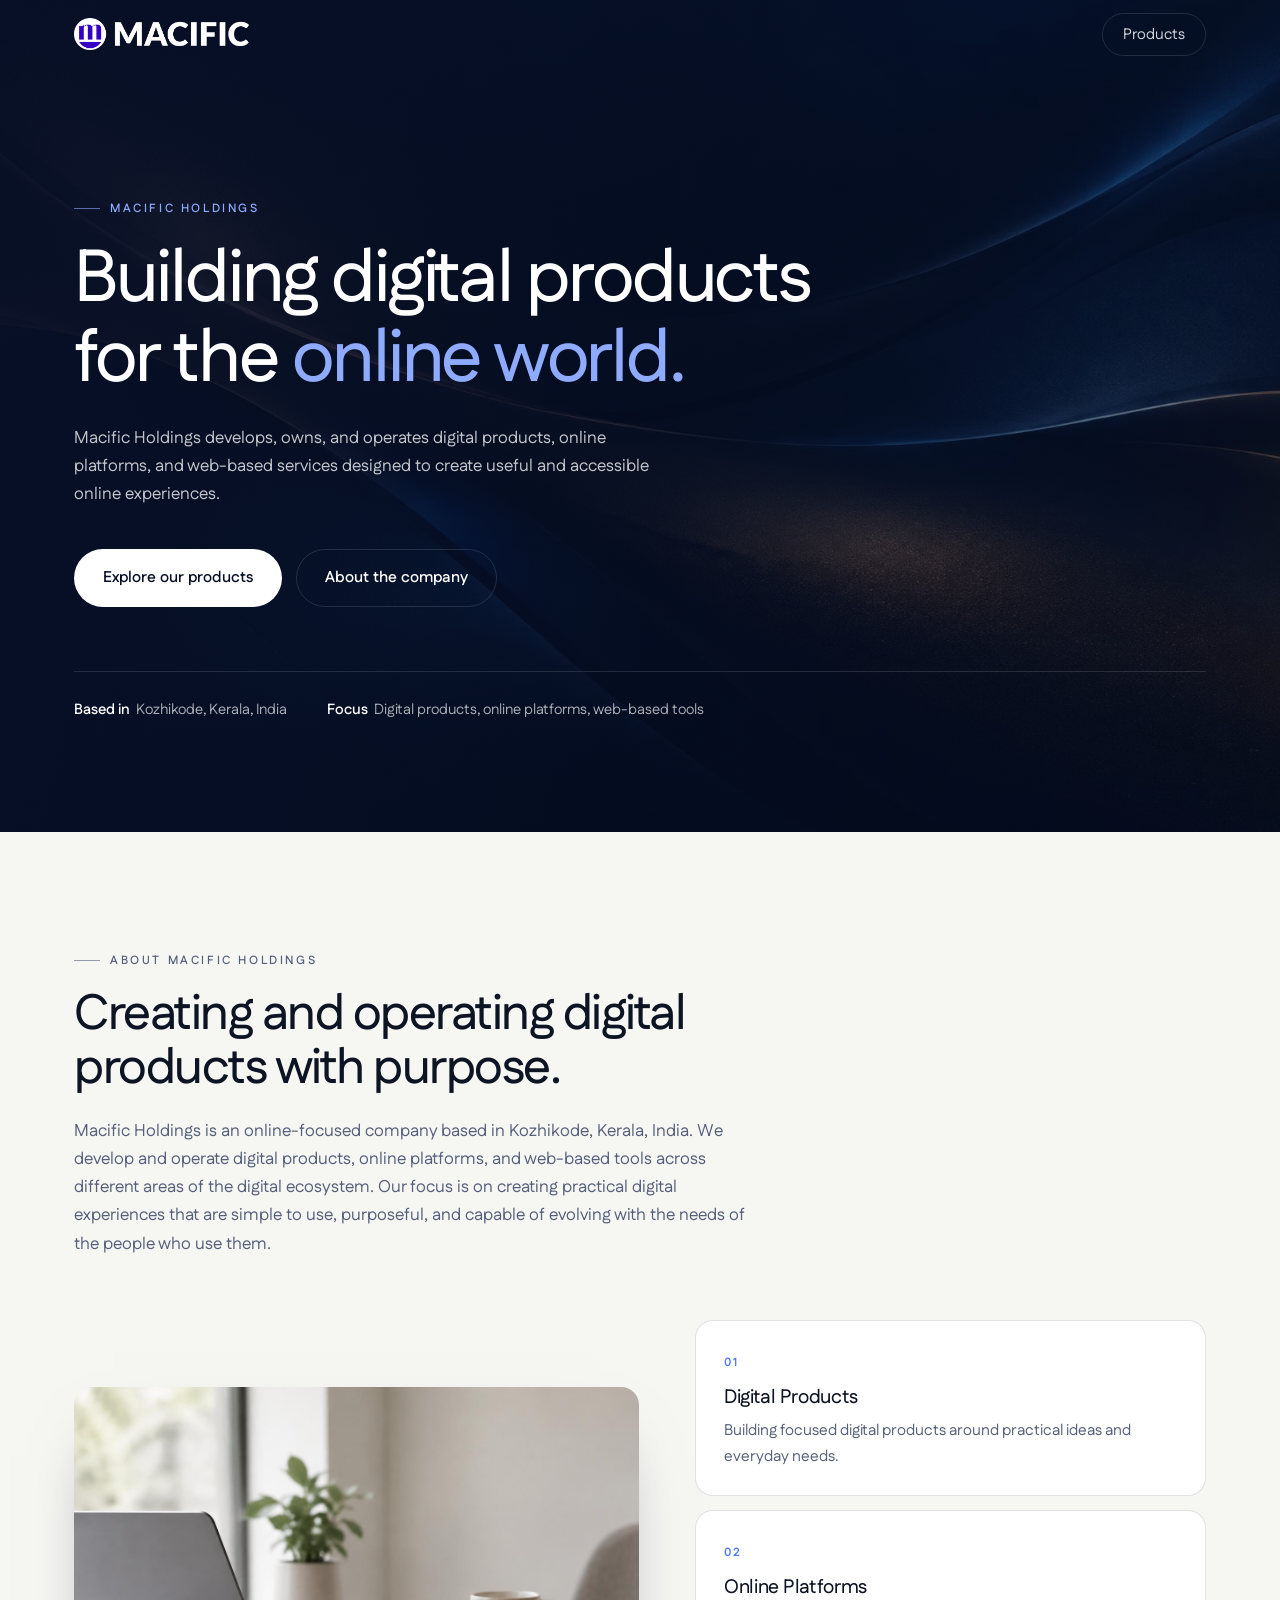
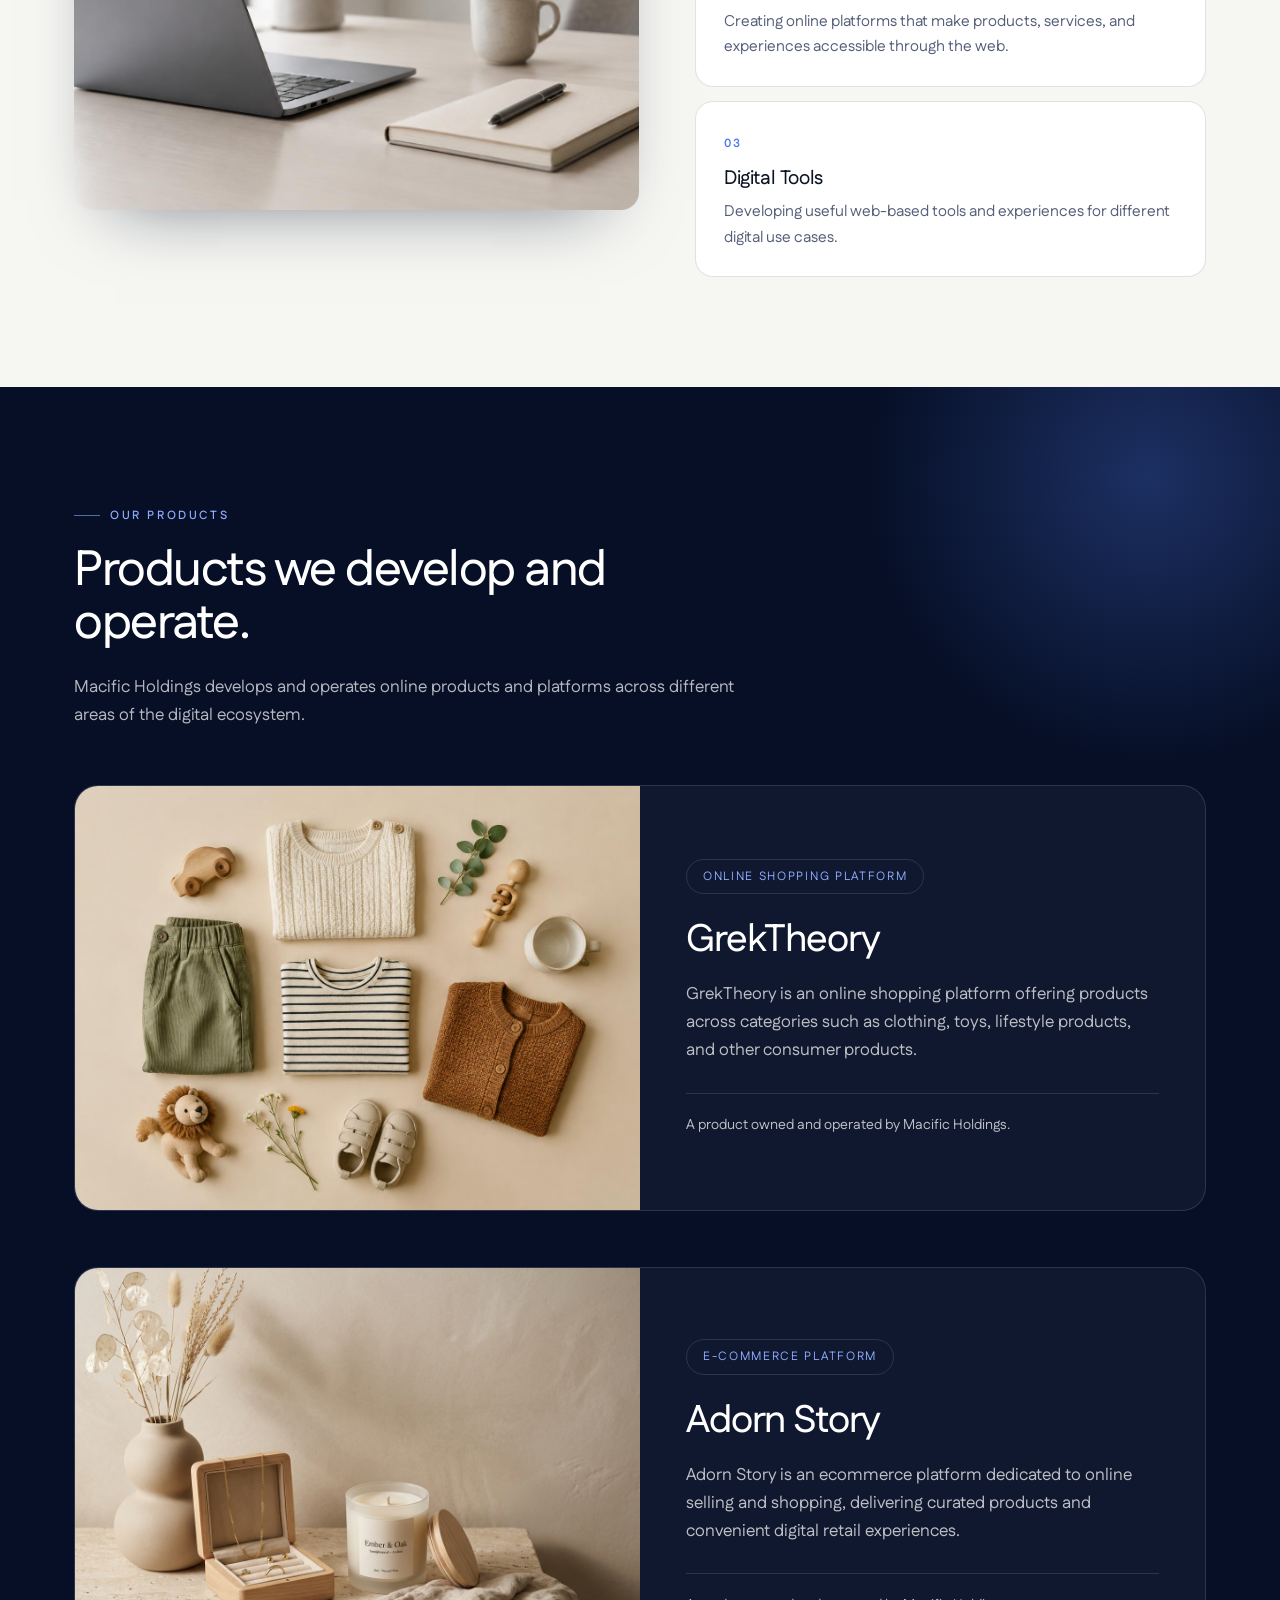
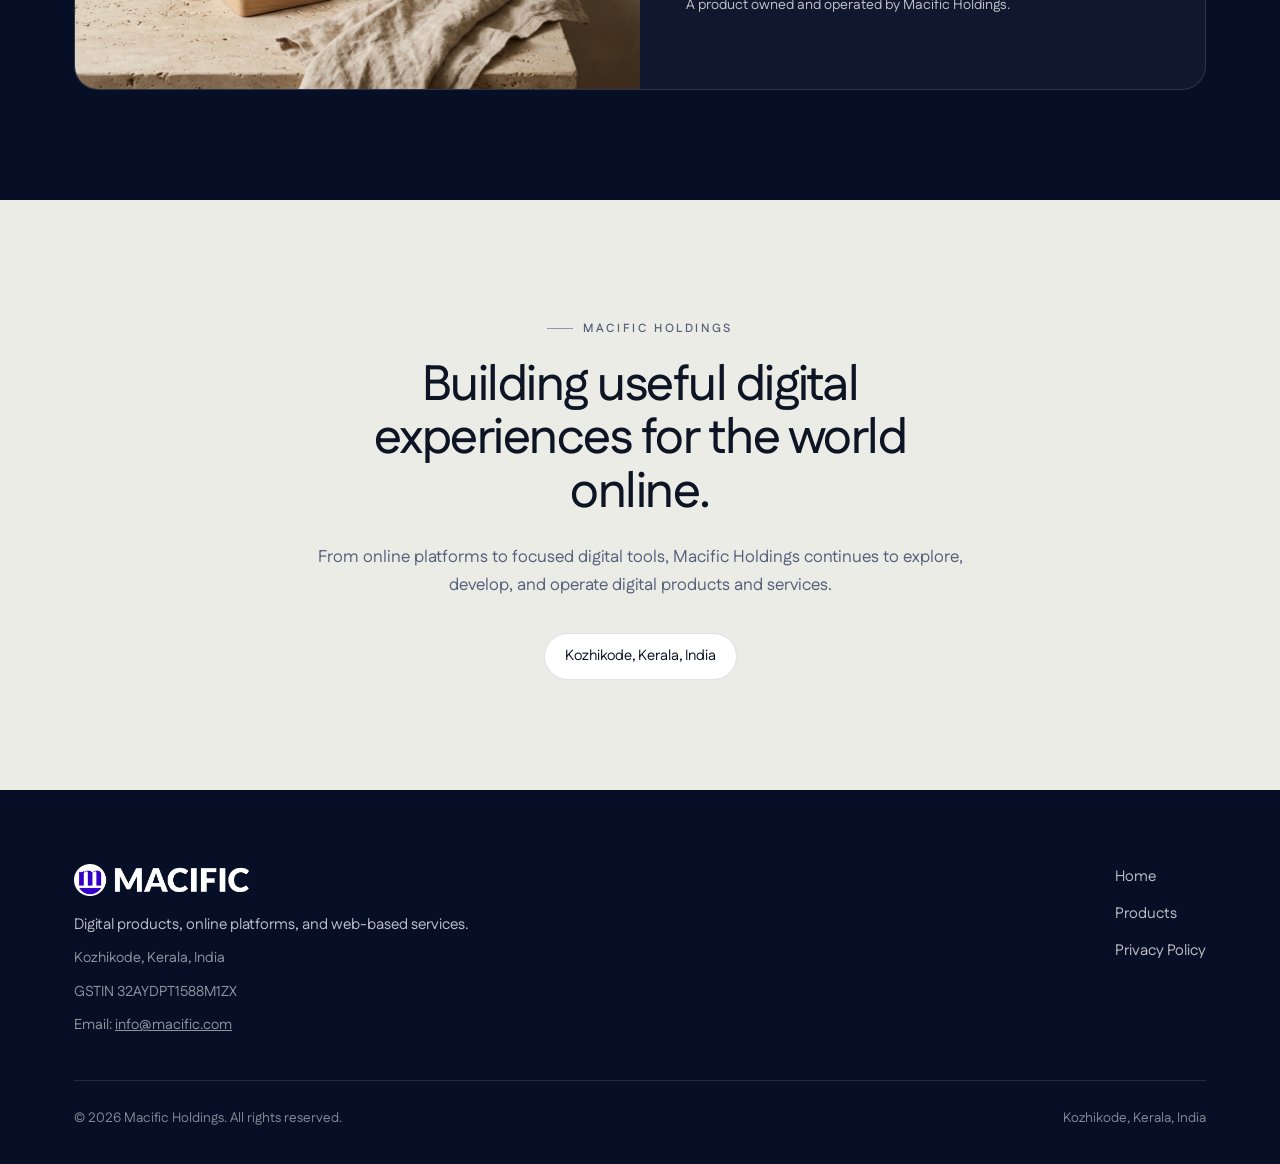
==== commit a266a083: "Added adorn story" ====
--- a/index.html
+++ b/index.html
@@ -16,7 +16,7 @@
   <meta name="facebook-domain-verification" content="76t2jqj9ivnt1dyz52uxk2xew7qopx" />
   <title>Macific Holdings | Digital Products &amp; Online Services in Kozhikode, Kerala</title>
   <meta name="description"
-    content="Macific Holdings is a digital products and online services company based in Kozhikode, Kerala, developing and operating online platforms, digital tools, and products such as GrekTheory." />
+    content="Macific Holdings is a digital products and online services company based in Kozhikode, Kerala, developing and operating online platforms, digital tools, and products such as GrekTheory and Adorn Story." />
   <meta name="robots" content="index, follow" />
   <meta name="googlebot" content="index, follow" />
   <link rel="canonical" href="https://macific.com/" />
@@ -25,7 +25,7 @@
   <meta property="og:site_name" content="Macific Holdings" />
   <meta property="og:title" content="Macific Holdings | Digital Products & Online Services in Kozhikode, Kerala" />
   <meta property="og:description"
-    content="Macific Holdings develops, owns, and operates digital products, online platforms, and web-based tools, including GrekTheory, from Kozhikode, Kerala, India." />
+    content="Macific Holdings develops, owns, and operates digital products, online platforms, and web-based tools, including GrekTheory and Adorn Story, from Kozhikode, Kerala, India." />
   <meta property="og:type" content="website" />
   <meta property="og:url" content="https://macific.com/" />
   <meta property="og:locale" content="en_IN" />
@@ -36,7 +36,7 @@
   <meta name="twitter:card" content="summary_large_image" />
   <meta name="twitter:title" content="Macific Holdings | Digital Products & Online Services in Kozhikode, Kerala" />
   <meta name="twitter:description"
-    content="Macific Holdings develops, owns, and operates digital products, online platforms, and web-based tools, including GrekTheory." />
+    content="Macific Holdings develops, owns, and operates digital products, online platforms, and web-based tools, including GrekTheory and Adorn Story." />
   <meta name="twitter:image" content="https://macific.com/images/about.jpg" />
 
   <link rel="icon" type="image/png" href="/favicon-96x96.png" sizes="96x96" />
@@ -65,14 +65,24 @@
           "addressRegion": "Kerala",
           "addressCountry": "IN"
         },
-        "brand": {
-          "@type": "Brand",
-          "name": "GrekTheory",
-          "description": "GrekTheory is an online shopping platform offering clothing, toys, lifestyle products, and other consumer products.",
-          "parentOrganization": {
-            "@id": "https://macific.com/#organization"
+        "brand": [
+          {
+            "@type": "Brand",
+            "name": "GrekTheory",
+            "description": "GrekTheory is an online shopping platform offering clothing, toys, lifestyle products, and other consumer products.",
+            "parentOrganization": {
+              "@id": "https://macific.com/#organization"
+            }
+          },
+          {
+            "@type": "Brand",
+            "name": "Adorn Story",
+            "description": "Adorn Story is an ecommerce platform for online shopping and selling.",
+            "parentOrganization": {
+              "@id": "https://macific.com/#organization"
+            }
           }
-        }
+        ]
       }
     </script>
   <script type="application/ld+json">
@@ -195,6 +205,23 @@
             <p class="product-card__owner">A product owned and operated by Macific Holdings.</p>
           </div>
         </article>
+
+        <article class="product-card reveal">
+          <div class="product-card__media">
+            <img src="/images/adornstory.jpg"
+              alt="Curated lifestyle, jewelry, and home decor products arranged on a neutral surface" width="1280" height="960"
+              loading="lazy" />
+          </div>
+          <div class="product-card__body">
+            <span class="tag">E-Commerce Platform</span>
+            <h3>Adorn Story</h3>
+            <p>
+              Adorn Story is an ecommerce platform dedicated to online selling and shopping,
+              delivering curated products and convenient digital retail experiences.
+            </p>
+            <p class="product-card__owner">A product owned and operated by Macific Holdings.</p>
+          </div>
+        </article>
       </div>
     </section>
 
